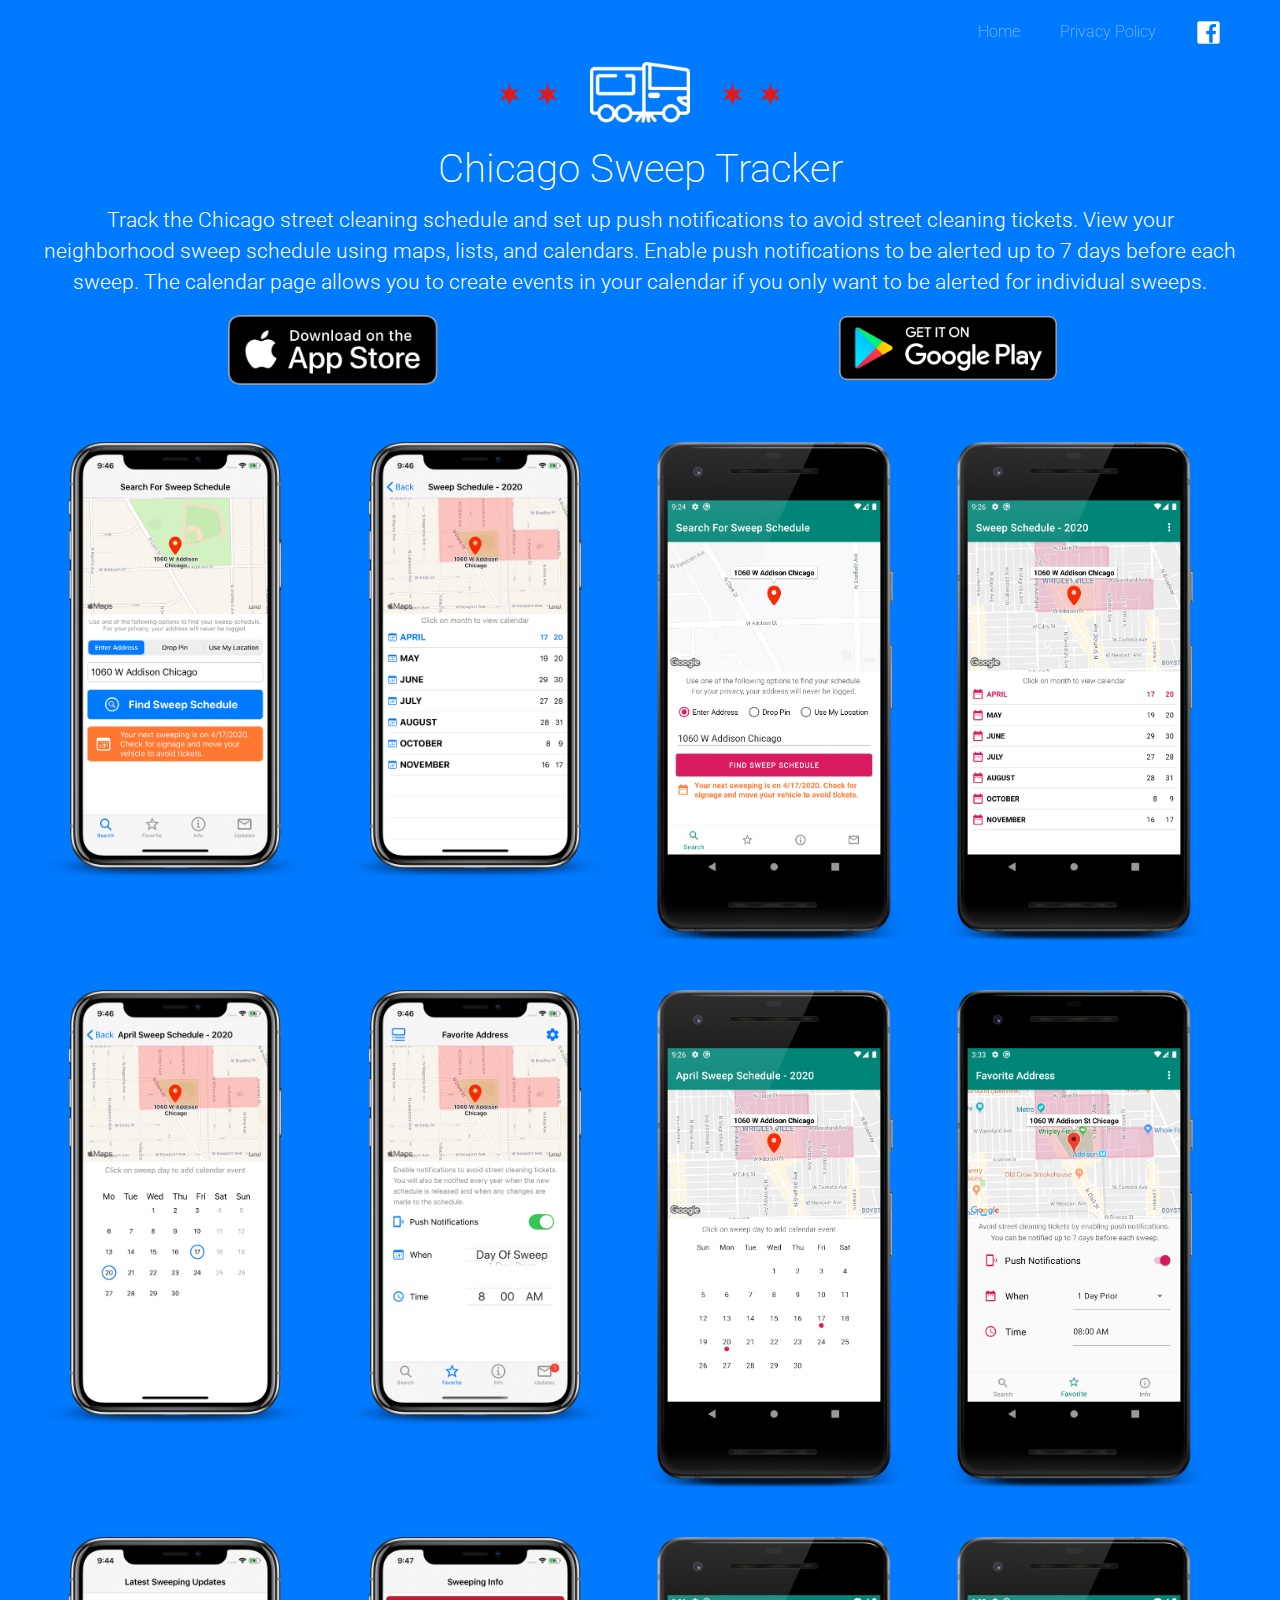
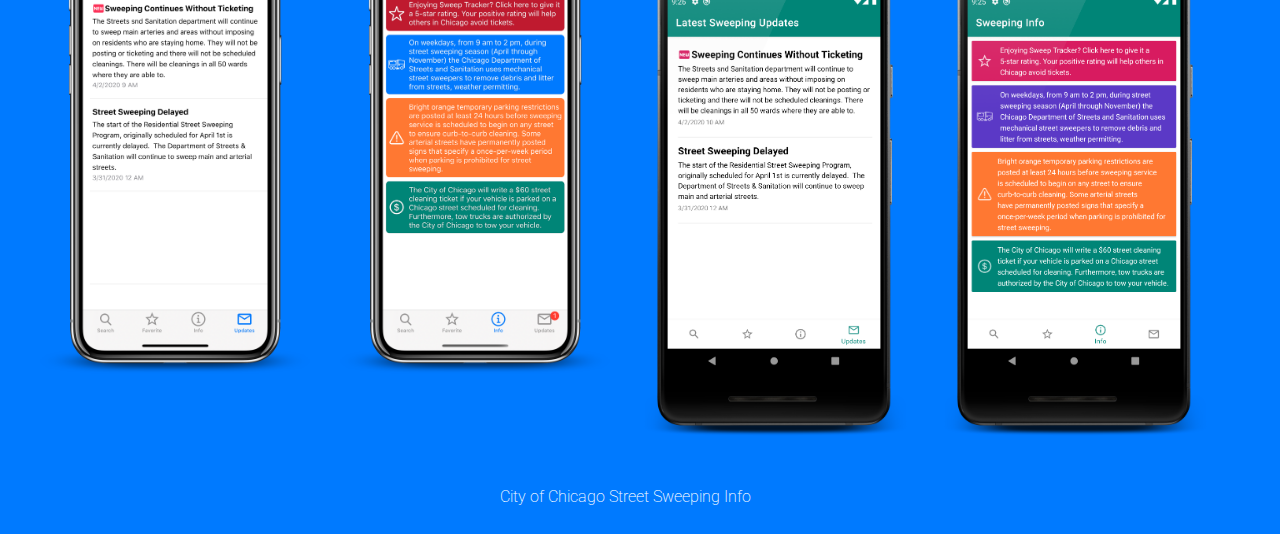
==== index.html @ 2c8fc66d "Adding initial files" ====
<!DOCTYPE html>
<html>

<head>

	<!-- Global site tag (gtag.js) - Google Analytics -->
	<script async src="https://www.googletagmanager.com/gtag/js?id=UA-156838196-1"></script>
	<script>
	  window.dataLayer = window.dataLayer || [];
	  function gtag(){dataLayer.push(arguments);}
	  gtag('js', new Date());

	  gtag('config', 'UA-156838196-1');
	</script>

  <meta http-equiv="Cache-Control" content="no-cache, no-store, must-revalidate">
  <meta http-equiv="Pragma" content="no-cache">
  <meta http-equiv="Expires" content="0">
  <meta charset="utf-8">
  <meta name="viewport" content="width=device-width, initial-scale=1">
  <link rel="shortcut icon" href="/favicon.ico" type="image/x-icon">
  <link rel="icon" href="/favicon.ico" type="image/x-icon">
  <title>Chicago Sweep Tracker App</title>
  <meta name="description" content="Track the City of Chicago street cleaning schedule and set up push notifications on your mobile device to avoid street cleaning tickets">
  <meta name="keywords" content="Chicago, Chicago Street Sweeping, Chicago Street Cleaning, Chicago Parking, Street Sweeper, Android, iOS">
  <!-- CSS dependencies -->
<!--   <link rel="stylesheet" href="https://cdnjs.cloudflare.com/ajax/libs/font-awesome/4.7.0/css/font-awesome.min.css" type="text/css">
-->  
<link rel="stylesheet" href="aquamarine.css">
<!-- Script: Make my navbar transparent when the document is scrolled to top -->
<script src="js/navbar-ontop.js"></script>
<!-- Script: Animated entrance -->
<!--   <script src="js/animate-in.js"></script>
-->

<!-- Facebook Pixel Code -->
<script>
  !function(f,b,e,v,n,t,s)
  {if(f.fbq)return;n=f.fbq=function(){n.callMethod?
  n.callMethod.apply(n,arguments):n.queue.push(arguments)};
  if(!f._fbq)f._fbq=n;n.push=n;n.loaded=!0;n.version='2.0';
  n.queue=[];t=b.createElement(e);t.async=!0;
  t.src=v;s=b.getElementsByTagName(e)[0];
  s.parentNode.insertBefore(t,s)}(window, document,'script',
  'https://connect.facebook.net/en_US/fbevents.js');
  fbq('init', '863618120710301');
  fbq('track', 'PageView');
</script>
<noscript><img height="1" width="1" style="display:none"
  src="https://www.facebook.com/tr?id=863618120710301&ev=PageView&noscript=1"
/></noscript>
<!-- End Facebook Pixel Code -->

</head>

<body style="padding-left: 25px; padding-right: 25px">
  <!-- Navbar -->
  <nav class="navbar navbar-expand-md navbar-dark fixed-top bg-dark">
    <div class="container" style="width:100% !important"> 
      <button class="navbar-toggler navbar-toggler-right" type="button" data-toggle="collapse" data-target="#navbar2SupportedContent" aria-controls="navbar2SupportedContent" aria-expanded="false" aria-label="Toggle navigation"> <span class="navbar-toggler-icon"></span> </button>
      <div class="collapse navbar-collapse text-center justify-content-end" id="navbar2SupportedContent">
        <ul class="navbar-nav">
          <li class="nav-item mx-2"> <a class="nav-link" href="index.html">Home<br></a> </li>
          <li class="nav-item mx-2"> <a class="nav-link" href="privacy_policy.html">Privacy Policy</a> </li>
          <li class="nav-item mx-2"> <a class="nav-link" href="https://www.facebook.com/chicagosweeptracker/" target="_blank" title="Chicago Sweep Tracker App On Facebook"><img src="assets/app/logo_facebook.png" style="width: 25px" /></a> </li>
        </ul>
      </div>
    </div>
  </nav>
  <!-- Cover -->
  <div class="bg-primary pt-2">
    <div class="mt-0 container-fluid pt-1">
      <div class="row">
        <div class="col-md-12 text-center align-self-center my-5" style="margin-top: 25px !important">
          <table style="text-align: center; width: 300px; margin:0 auto !important">
            <tr>
              <td>
                  <img src="assets/app/star.png" />
              </td>
              <td>
                <img src="assets/app/star.png" />
              </td>
              <td>
                  <img src="assets/app/logo-1024.png" width="100px" />
              </td>
              <td>
                <img src="assets/app/star.png" />
              </td>
              <td>
                <img src="assets/app/star.png" />
              </td>
            </tr>
          </table>
          <h1 style="text-align: center !important">Chicago Sweep Tracker</h1>
          <p class="lead">Track the Chicago street cleaning schedule and set up push notifications to avoid street cleaning tickets. View your neighborhood sweep schedule using maps, lists, and calendars. Enable push notifications to be alerted up to 7 days before each sweep. The calendar page allows you to create events in your calendar if you only want to be alerted for individual sweeps. </p>
          <div class="row mt-2">
            <div class="col-md-6"> 
              <a class="" target="_blank" href="https://apps.apple.com/app/id1490793712">
              <img class="center-block img-fluid d-block mx-auto" src="assets/app/download.png" width="210">
              </a> 
            </div>
            <div class="col-md-6" style="margin-top:-15px"> 
              <a class="" target="_blank" href="https://play.google.com/store/apps/details?id=com.kylebeverforden.chisweeptracker">
              <img class="center-block img-fluid d-block mx-auto" src="assets/app/download_android.png" width="250"> 
              </a> 
               
            </div>
          </div>
        </div>
      </div>
    </div>
  </div>
    <!-- Article style section -->
    <div class="row col-lg-12" style="margin-top: -50px !important">
      <div class="col-md-3">
        <img class="img-fluid d-block my-3 mx-auto animate-in-left" src="assets/app/apple/mockup_search.png" style=""></div>
        <div class="col-md-3">
          <img class="img-fluid d-block my-3 mx-auto animate-in-left" src="assets/app/apple/mockup_list.png">
        </div>
        <div class="col-md-3">
        <img class="img-fluid d-block my-3 mx-auto animate-in-left" src="assets/app/android/mockup_search.png" style=""></div>
        <div class="col-md-3">
          <img class="img-fluid d-block my-3 mx-auto animate-in-left" src="assets/app/android/mockup_list.png">
        </div>
      </div>

      <div class="row col-lg-12">
        <div class="col-md-3">
          <img class="img-fluid d-block my-3 mx-auto animate-in-left" src="assets/app/apple/mockup_calendar.png" style="">
        </div>
        <div class="col-md-3">
          <img class="img-fluid d-block my-3 mx-auto animate-in-left" src="assets/app/apple/mockup_notifications.png">
        </div>
        <div class="col-md-3">
          <img class="img-fluid d-block my-3 mx-auto animate-in-left" src="assets/app/android/mockup_calendar.png" style="">
        </div>
        <div class="col-md-3">
          <img class="img-fluid d-block my-3 mx-auto animate-in-left" src="assets/app/android/mockup_notifications.png">
        </div>
      </div>

      <div class="row col-lg-12">
        <div class="col-md-3">
          <img class="img-fluid d-block my-3 mx-auto animate-in-left" src="assets/app/apple/mockup_updates.png" style="">
        </div>
        <div class="col-md-3">
          <img class="img-fluid d-block my-3 mx-auto animate-in-left" src="assets/app/apple/mockup_info.png" style="">
        </div>
        <div class="col-md-3">
          <img class="img-fluid d-block my-3 mx-auto animate-in-left" src="assets/app/android/mockup_updates.png" style="">
        </div>
        <div class="col-md-3">
          <img class="img-fluid d-block my-3 mx-auto animate-in-left" src="assets/app/android/mockup_info.png">
        </div>
      </div>

      <div class="row col-lg-12" style="width: 100%; padding: 25px 0">
        <div style="text-align: center; width: 100%">
          <a href="https://www.chicago.gov/city/en/depts/streets/provdrs/streets_san/svcs/street_sweeping_2021.html" target="_blank">City of Chicago Street Sweeping Info</a>
        </div>
      </div>

      <!-- JavaScript dependencies -->
      <script src="https://code.jquery.com/jquery-3.3.1.min.js"></script>
      <script src="https://cdnjs.cloudflare.com/ajax/libs/popper.js/1.14.3/umd/popper.min.js" integrity="sha384-ZMP7rVo3mIykV+2+9J3UJ46jBk0WLaUAdn689aCwoqbBJiSnjAK/l8WvCWPIPm49" crossorigin="anonymous"></script>
      <script src="https://stackpath.bootstrapcdn.com/bootstrap/4.1.3/js/bootstrap.min.js" integrity="sha384-ChfqqxuZUCnJSK3+MXmPNIyE6ZbWh2IMqE241rYiqJxyMiZ6OW/JmZQ5stwEULTy" crossorigin="anonymous"></script>
      <!-- Script: Smooth scrolling between anchors in the same page -->
      <!-- <script src="js/smooth-scroll.js" style=""></script> -->

    </body>

    </html>
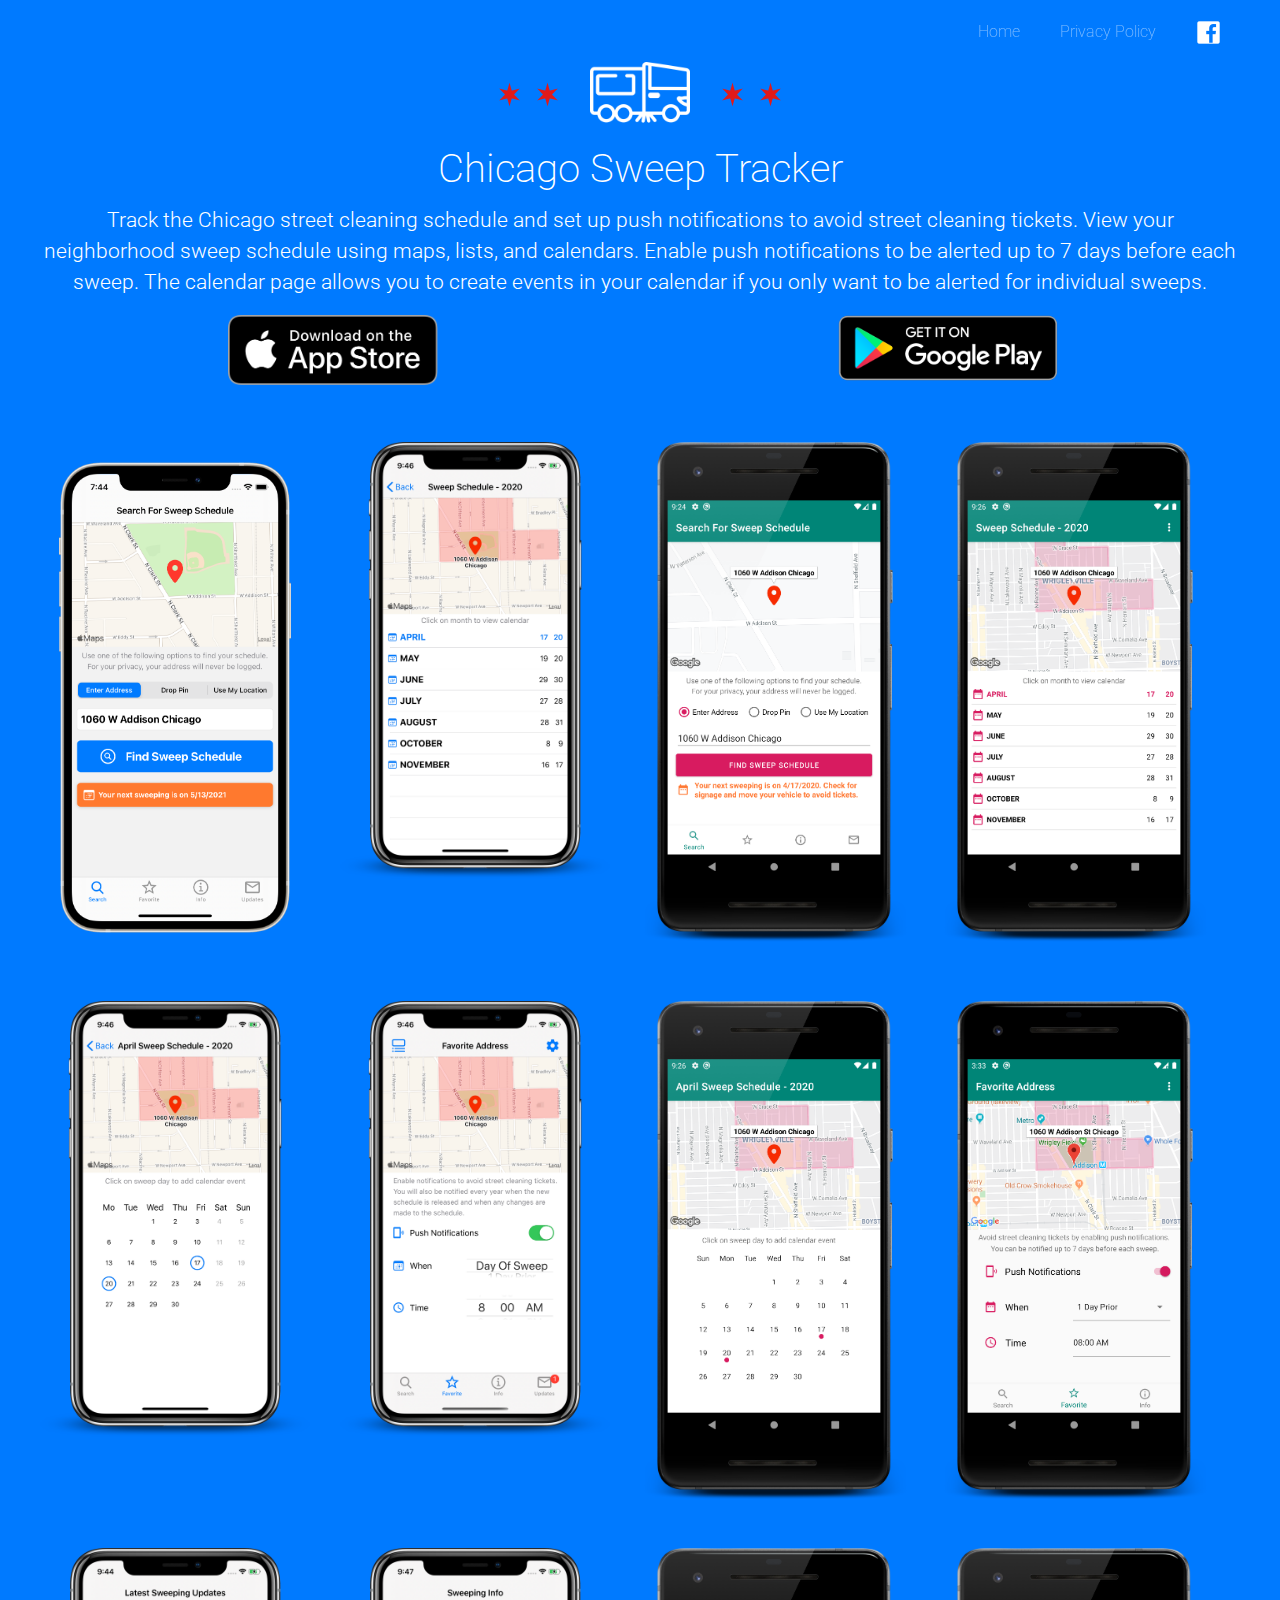
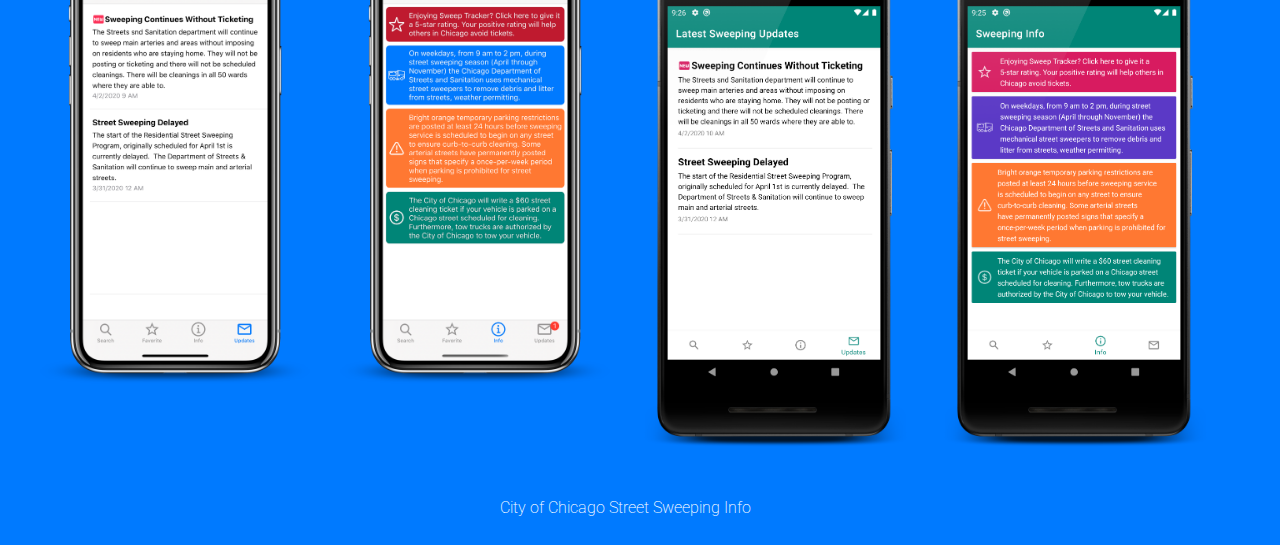
==== commit 541e0509: "Testing new iPhone screen shot" ====
--- a/index.html
+++ b/index.html
@@ -113,7 +113,7 @@
     <!-- Article style section -->
     <div class="row col-lg-12" style="margin-top: -50px !important">
       <div class="col-md-3">
-        <img class="img-fluid d-block my-3 mx-auto animate-in-left" src="assets/app/apple/mockup_search.png" style=""></div>
+        <img class="img-fluid d-block my-3 mx-auto animate-in-left" src="assets/app/apple/mockup_search2.png" style=""></div>
         <div class="col-md-3">
           <img class="img-fluid d-block my-3 mx-auto animate-in-left" src="assets/app/apple/mockup_list.png">
         </div>
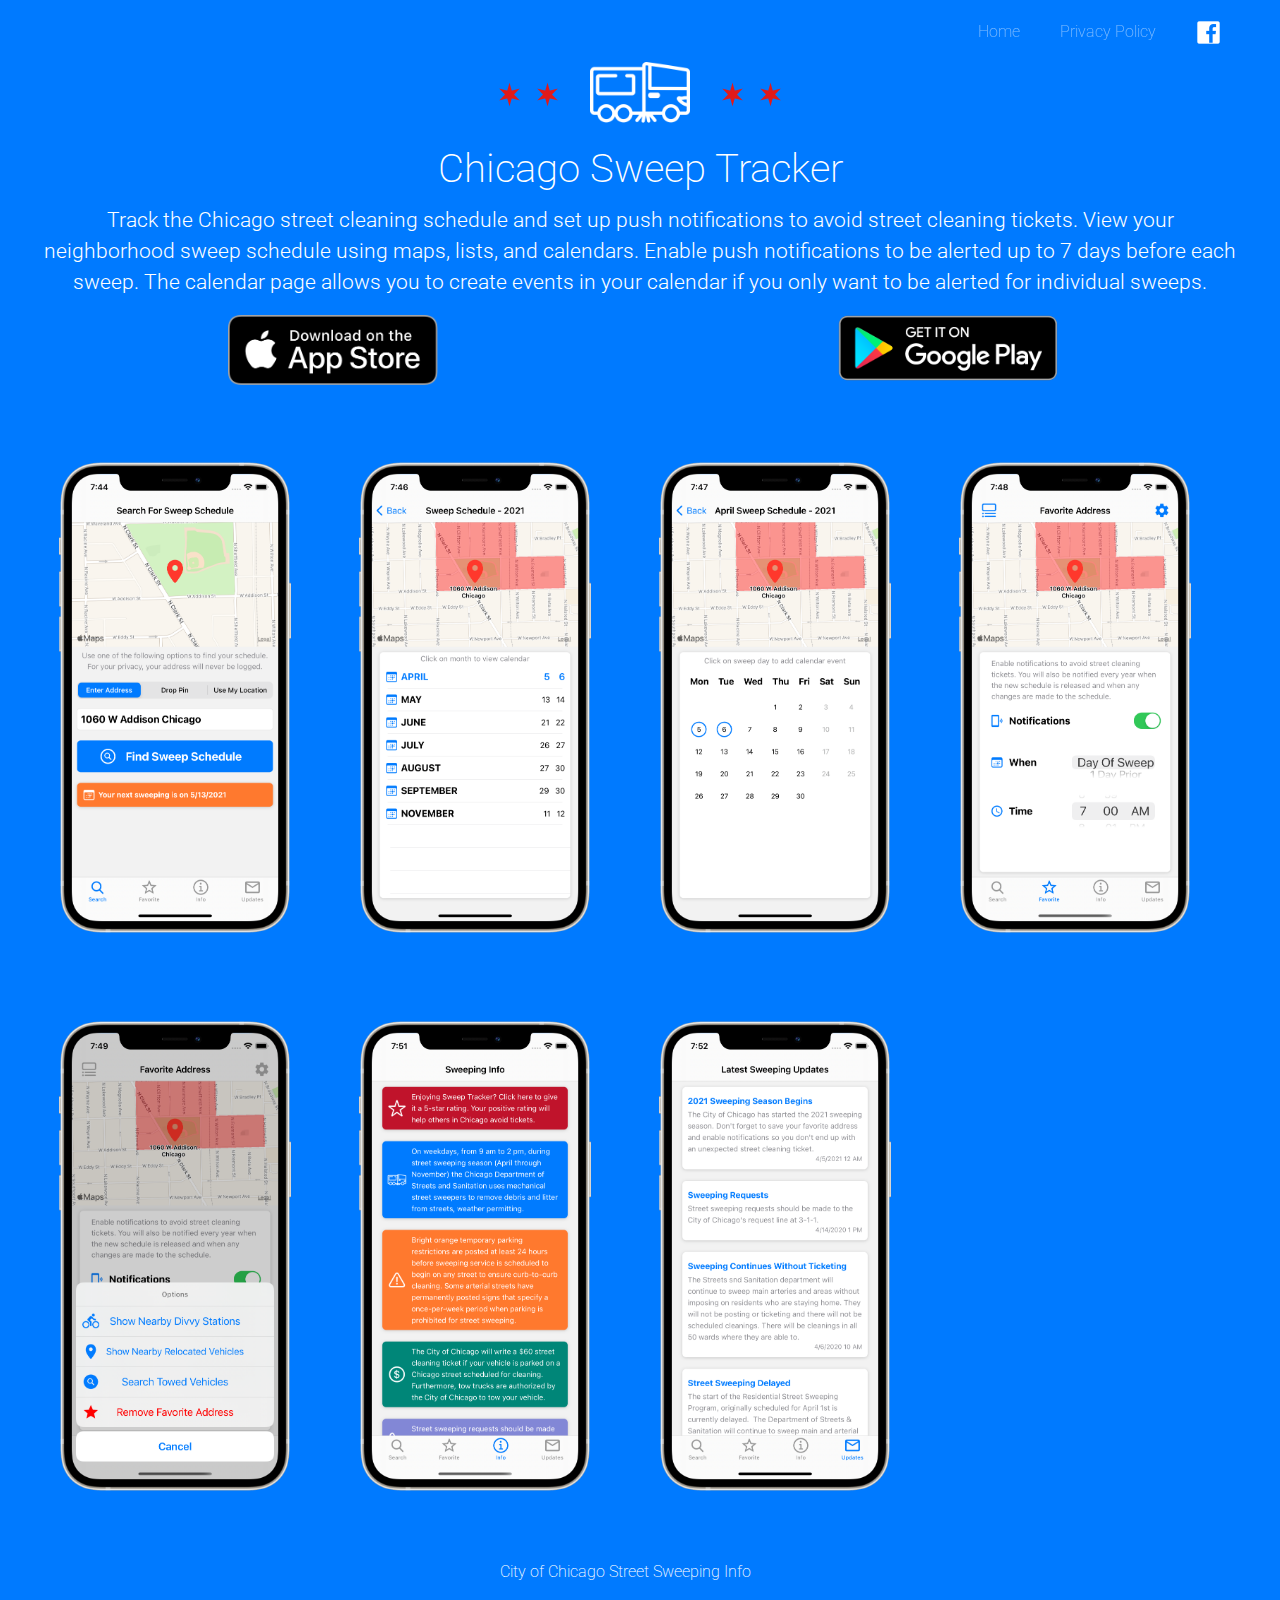
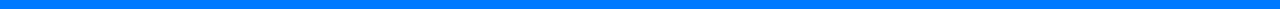
==== commit 8b43bbd0: "Screen shot updates" ====
--- a/index.html
+++ b/index.html
@@ -112,34 +112,20 @@
   </div>
     <!-- Article style section -->
     <div class="row col-lg-12" style="margin-top: -50px !important">
-      <div class="col-md-3">
-        <img class="img-fluid d-block my-3 mx-auto animate-in-left" src="assets/app/apple/mockup_search2.png" style=""></div>
-        <div class="col-md-3">
-          <img class="img-fluid d-block my-3 mx-auto animate-in-left" src="assets/app/apple/mockup_list.png">
-        </div>
-        <div class="col-md-3">
-        <img class="img-fluid d-block my-3 mx-auto animate-in-left" src="assets/app/android/mockup_search.png" style=""></div>
-        <div class="col-md-3">
-          <img class="img-fluid d-block my-3 mx-auto animate-in-left" src="assets/app/android/mockup_list.png">
-        </div>
-      </div>
+      <div class="col-md-3"><img class="img-fluid d-block my-3 mx-auto animate-in-left" src="assets/app/mockup_search.png" style=""></div>
+      <div class="col-md-3"><img class="img-fluid d-block my-3 mx-auto animate-in-left" src="assets/app/mockup_schedule.png"></div>
+      <div class="col-md-3"><img class="img-fluid d-block my-3 mx-auto animate-in-left" src="assets/app/mockup_calendar.png" style=""></div>
+      <div class="col-md-3"><img class="img-fluid d-block my-3 mx-auto animate-in-left" src="assets/app/mockup_notifications.png"></div>
+    </div>
 
-      <div class="row col-lg-12">
-        <div class="col-md-3">
-          <img class="img-fluid d-block my-3 mx-auto animate-in-left" src="assets/app/apple/mockup_calendar.png" style="">
-        </div>
-        <div class="col-md-3">
-          <img class="img-fluid d-block my-3 mx-auto animate-in-left" src="assets/app/apple/mockup_notifications.png">
-        </div>
-        <div class="col-md-3">
-          <img class="img-fluid d-block my-3 mx-auto animate-in-left" src="assets/app/android/mockup_calendar.png" style="">
-        </div>
-        <div class="col-md-3">
-          <img class="img-fluid d-block my-3 mx-auto animate-in-left" src="assets/app/android/mockup_notifications.png">
-        </div>
-      </div>
+    <div class="row col-lg-12">
+       <div class="col-md-3"><img class="img-fluid d-block my-3 mx-auto animate-in-left" src="assets/app/mockup_notification_options.png" style=""></div>
+       <div class="col-md-3"><img class="img-fluid d-block my-3 mx-auto animate-in-left" src="assets/app/mockup_info.png"></div>
+        <div class="col-md-3"><img class="img-fluid d-block my-3 mx-auto animate-in-left" src="assets/app/mockup_news.png" style=""></div>
+        <div class="col-md-3"></div>
+    </div>
 
-      <div class="row col-lg-12">
+     <!-- <div class="row col-lg-12">
         <div class="col-md-3">
           <img class="img-fluid d-block my-3 mx-auto animate-in-left" src="assets/app/apple/mockup_updates.png" style="">
         </div>
@@ -152,7 +138,7 @@
         <div class="col-md-3">
           <img class="img-fluid d-block my-3 mx-auto animate-in-left" src="assets/app/android/mockup_info.png">
         </div>
-      </div>
+      </div> -->
 
       <div class="row col-lg-12" style="width: 100%; padding: 25px 0">
         <div style="text-align: center; width: 100%">
